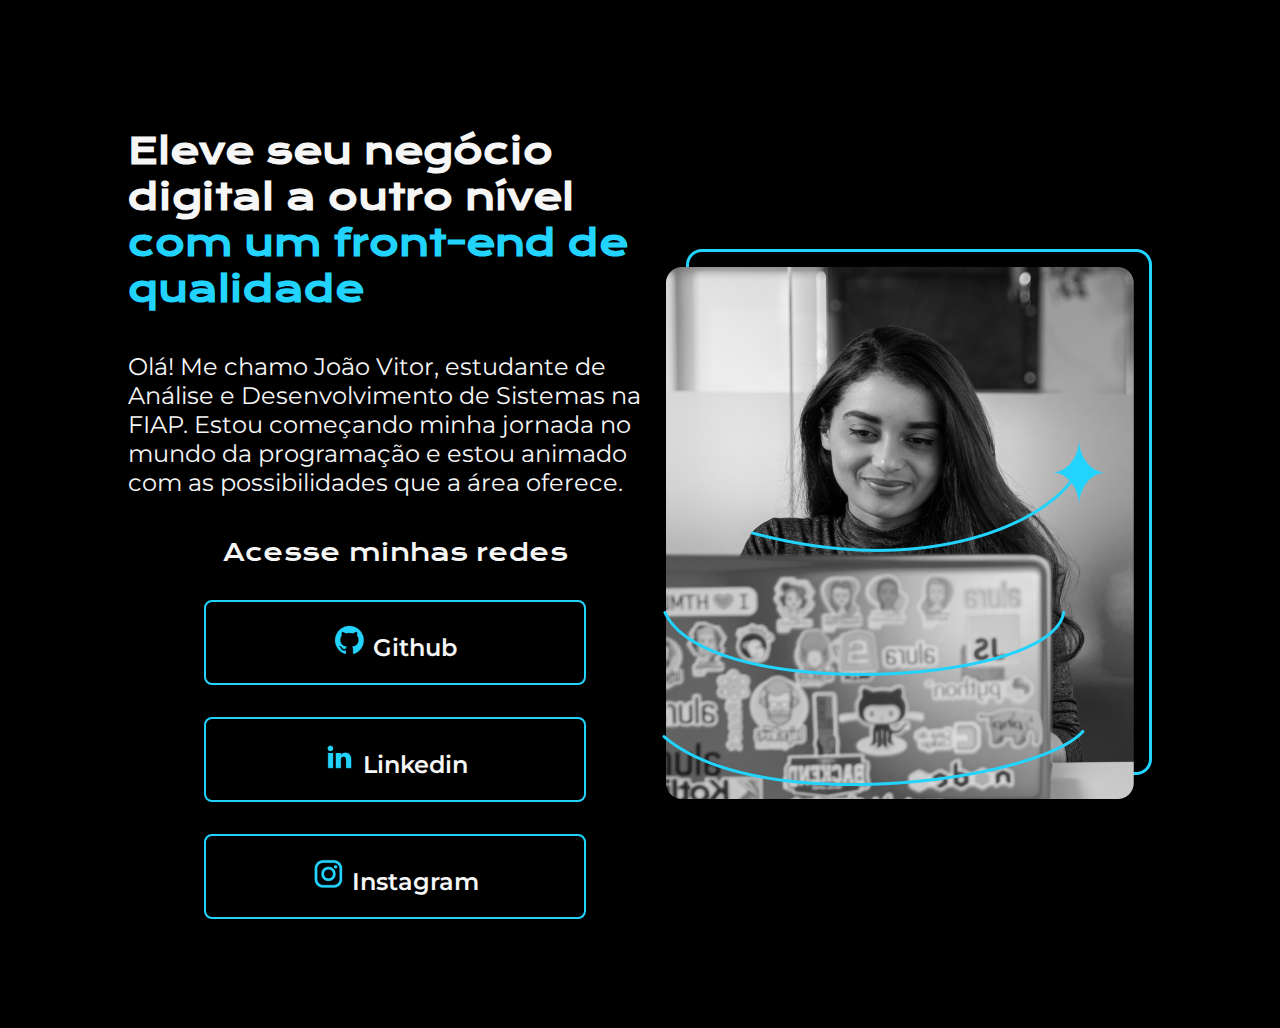
==== index.html @ e2098730 "HTML" ====
<!DOCTYPE html>
<html lang="pt-br">
<head>
    <meta charset="UTF-8">
    <meta http-equiv="X-UA-Compatible" content="IE=edge">
    <meta name="viewport" content="width=device-width, initial-scale=1.0">
    <link rel="stylesheet" href="style.css">
    <title>Portifolio</title>
</head>
<body>
        <header></header>
        <main class="conteudo">
            <section class="conteudo__apresentacao">
                <h1 class="conteudo__apresentacao__titulo">Eleve seu negócio digital a outro nível <strong class="tituloDestaque">com um front-end de qualidade</strong></h1>
                <p class="conteudo__apresentacao__paragrafo">Olá! Me chamo João Vitor, estudante de Análise e Desenvolvimento de Sistemas na FIAP. Estou começando minha jornada no mundo da programação e estou animado com as possibilidades que a área oferece.</p>
                <div class="conteudo__apresentacao__botao">
                    <h2 class="conteudo__apresentacao__botao__subtitulo">Acesse minhas redes</h2>
                    <a class="conteudo__apresentacao__link" href="https://github.com/JoaovBenjamin">
                        <img src="/assets/github.png" alt="Logo Github">
                        Github
                    </a>
                    <a class="conteudo__apresentacao__link" href="">
                        <img src="/assets/linkedin.png" alt="Logo Linkedin">
                        Linkedin
                    </a>
                    <a class="conteudo__apresentacao__link" href="https://www.instagram.com/_jjoao.vbenjamin/">
                        <img src="/assets/instagram.png" alt="Logo Instagram">
                        Instagram
                    </a>
                </div>    
            </section>
            <img src="/assets/Imagem.png" alt="Foto de uma ambiente dev">
        </main>
        <footer></footer>
</body>
</html>
---- style.css ----
@import url('https://fonts.googleapis.com/css2?family=Krona+One&family=Montserrat:ital,wght@0,400;1,600&display=swap');

*{
    margin: 0;
    padding: 0;
}

body{
    background-color: black;
    color: #f6f6f6;
    height: 100vh;
    box-sizing: border-box;
}

.tituloDestaque{
    color: #22d4fd;
}
.conteudo{
    display: flex;
    align-items: center;
    justify-content: space-between;
    margin: 10%;
}

.conteudo__apresentacao{
    width: 615px;
    flex-direction: column;
    display: flex;
    gap: 40px;
    
}

.conteudo__apresentacao__titulo{
    font-size: 36px;
    font-family:'Krona One', sans-serif; 
}

.conteudo__apresentacao__paragrafo{
    font-size: 24px;
    font-family: 'Montserrat', sans-serif;
}

.conteudo__apresentacao__botao{
    display: flex;
    justify-content: space-between;
    flex-direction: column;
    align-items: center;
    gap: 32px;
}

.conteudo__apresentacao__botao__subtitulo{
    font-family: 'Krona One', 'sans-serif';
    font-weight: 400;
    font-size: 24px;

}

.conteudo__apresentacao__link{
    width: 378px;
    text-align: center;
    border-radius: 8px;
    font-size: 24px;
    padding: 21.5px 0px;
    text-decoration: none;
    color: #f6f6f6;
    font-family: 'Montserrat', sans-serif;
    font-weight: 600;
    border: 2px #22d4fd solid ;

}
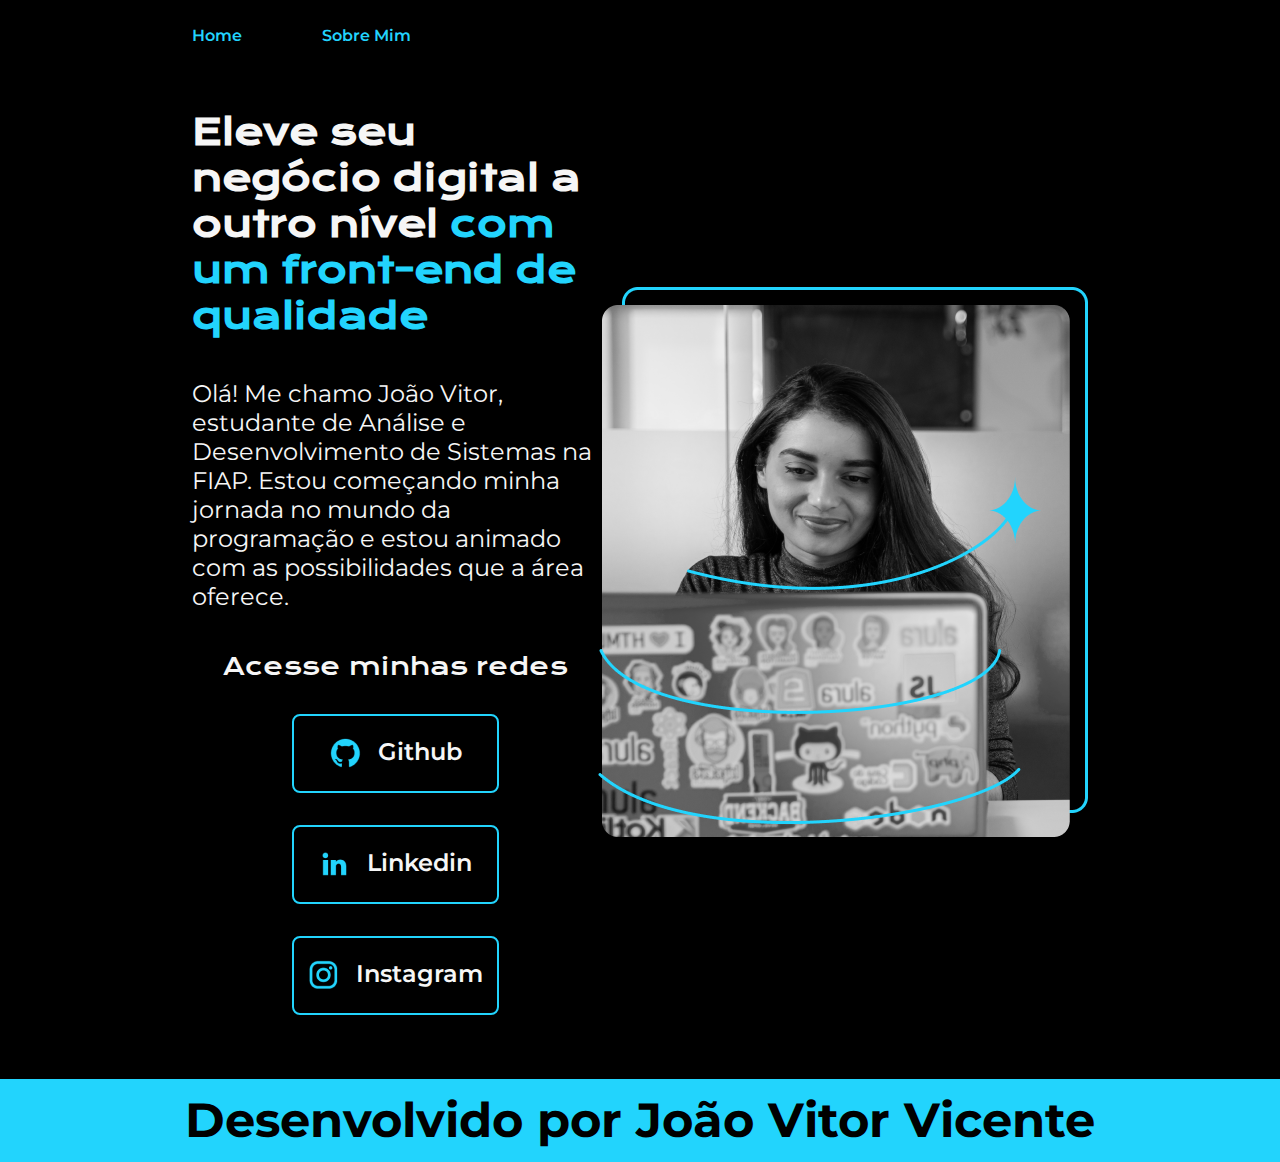
==== commit 120f3a1e: "final" ====
--- a/index.html
+++ b/index.html
@@ -4,11 +4,16 @@
     <meta charset="UTF-8">
     <meta http-equiv="X-UA-Compatible" content="IE=edge">
     <meta name="viewport" content="width=device-width, initial-scale=1.0">
-    <link rel="stylesheet" href="style.css">
+    <link rel="stylesheet" href="./styles/style.css">
     <title>Portifolio</title>
 </head>
 <body>
-        <header></header>
+    <header class="cabecalho">
+        <nav class="cabecalho__menu">
+            <a href="index.html" class="cabecalho__menu__link">Home</a>
+            <a href="about.html" class="cabecalho__menu__link">Sobre Mim</a>
+        </nav>
+    </header>
         <main class="conteudo">
             <section class="conteudo__apresentacao">
                 <h1 class="conteudo__apresentacao__titulo">Eleve seu negócio digital a outro nível <strong class="tituloDestaque">com um front-end de qualidade</strong></h1>
@@ -29,8 +34,10 @@
                     </a>
                 </div>    
             </section>
-            <img src="/assets/Imagem.png" alt="Foto de uma ambiente dev">
+            <img class="conteudo__apresentacao_img" src="/assets/Imagem.png" alt="Foto de uma ambiente dev">
         </main>
-        <footer></footer>
+        <footer class="rodape">
+            <h1>Desenvolvido por João Vitor Vicente</h1>
+        </footer>
 </body>
 </html>--- a/styles/style.css
+++ b/styles/style.css
@@ -0,0 +1,136 @@
+@import url('https://fonts.googleapis.com/css2?family=Krona+One&family=Montserrat:ital,wght@0,400;1,600&display=swap');
+
+:root{
+    --cor-primaria:  black;
+    --cor-secundaria: #f6f6f6;
+    --cor-terciaria: #22d4fd;
+    --cor-hoover:  #272727;
+    
+    --font-primaria: 'Krona One', sans-serif;
+    --fonte-secundaria:'Montserrat', sans-serif;
+}
+
+*{
+    margin: 0;
+    padding: 0;
+}
+
+body{
+    background-color: var(--cor-primaria);
+    color: var(--cor-secundaria);
+    box-sizing: border-box;
+}
+
+.cabecalho{
+    padding: 2% 0% 0% 15%;
+}
+
+.cabecalho__menu{
+    display: flex;
+    gap: 80px;
+}
+
+.cabecalho__menu__link{
+    font-family:var(--fonte-secundaria);
+    font-size: 1,5rem;
+    font-weight: 600;
+    color: var(--cor-terciaria);
+    text-decoration: none;
+}
+
+.tituloDestaque{
+    color: var(--cor-terciaria);
+}
+.conteudo{
+    display: flex;
+    align-items: center;
+    justify-content: space-between;
+    padding: 5% 15%;
+}
+
+.conteudo__apresentacao{
+    width: 50%;
+    flex-direction: column;
+    display: flex;
+    gap: 40px;
+    
+}
+
+.conteudo__apresentacao__titulo{
+    font-size: 2.25rem;
+    font-family:var(--font-primaria); 
+}
+
+.conteudo__apresentacao__paragrafo{
+    font-size: 1.5rem;
+    font-family: var(--fonte-secundaria);
+}
+
+.conteudo__apresentacao__botao{
+    display: flex;
+    justify-content: space-between;
+    flex-direction: column;
+    align-items: center;
+    gap: 32px;
+}
+
+.conteudo__apresentacao__botao__subtitulo{
+    font-family: var(--font-primaria);
+    font-weight: 400;
+    font-size: 1.5rem;
+
+}
+
+.conteudo__apresentacao__link{
+    width: 50%;
+    text-align: center;
+    border-radius: 8px;
+    font-size: 1.5rem;
+    padding: 21.5px 0px;
+    text-decoration: none;
+    color:var(--cor-secundaria);
+    font-family: var(--fonte-secundaria);
+    font-weight: 600;
+    border: 2px var(--cor-terciaria) solid ;
+    display: flex;
+    justify-content: center;
+    gap:16px;
+
+}
+
+.conteudo__apresentacao__link:hover{
+    background-color: var(--cor-hoover);
+}
+
+.conteudo__apresentacao__img{
+        width: 50%;
+}
+
+.rodape{
+    color: var(--cor-primaria);
+    background-color:var(--cor-terciaria);
+    padding: 1%;
+    text-align: center;
+    font-family:var(--fonte-secundaria);
+    font-size: 1.5rem;
+    font-weight: 400;
+}
+
+@media(max-width: 1200px){
+    .cabecalho{
+        padding: 10%;
+    }
+
+    .cabecalho__menu{
+        justify-content: center;
+    }
+
+
+    .conteudo{
+        flex-direction: column-reverse;
+    }
+
+    .conteudo__apresentacao{
+        width: auto;
+    }
+}